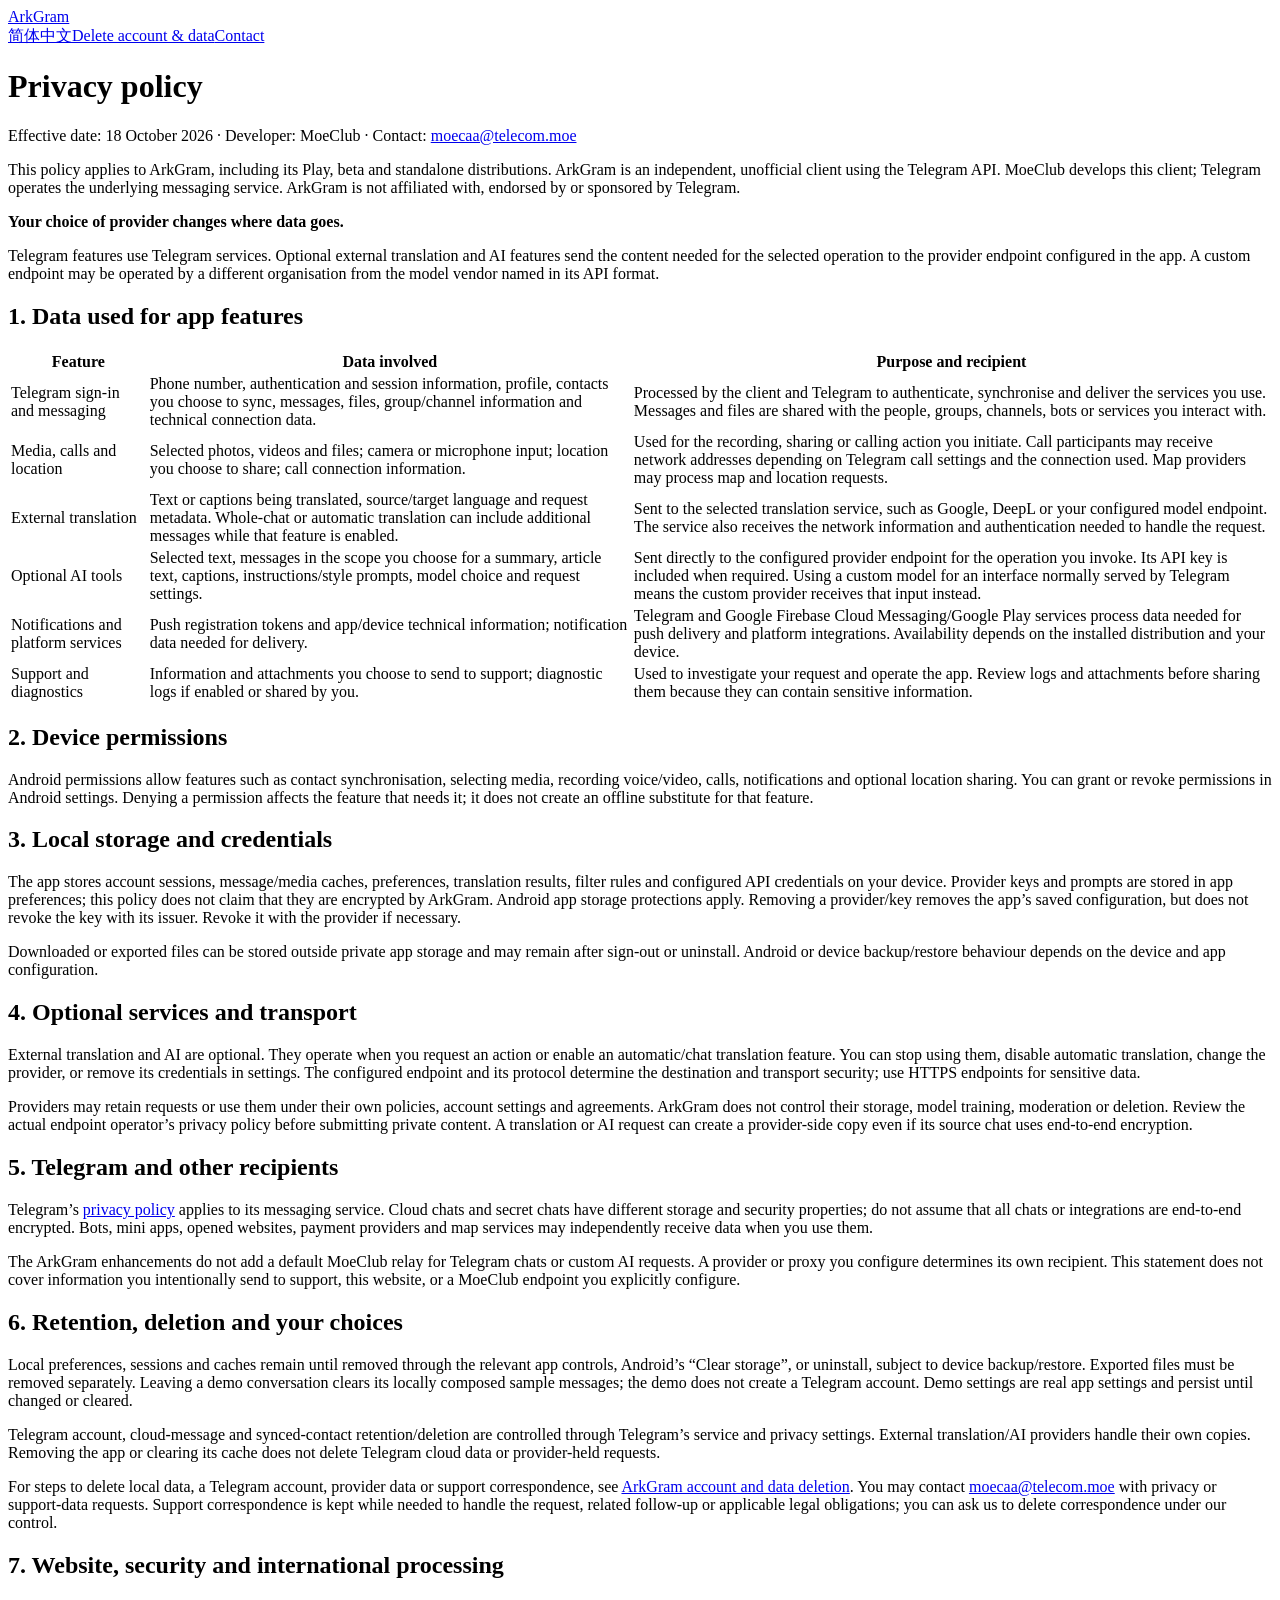
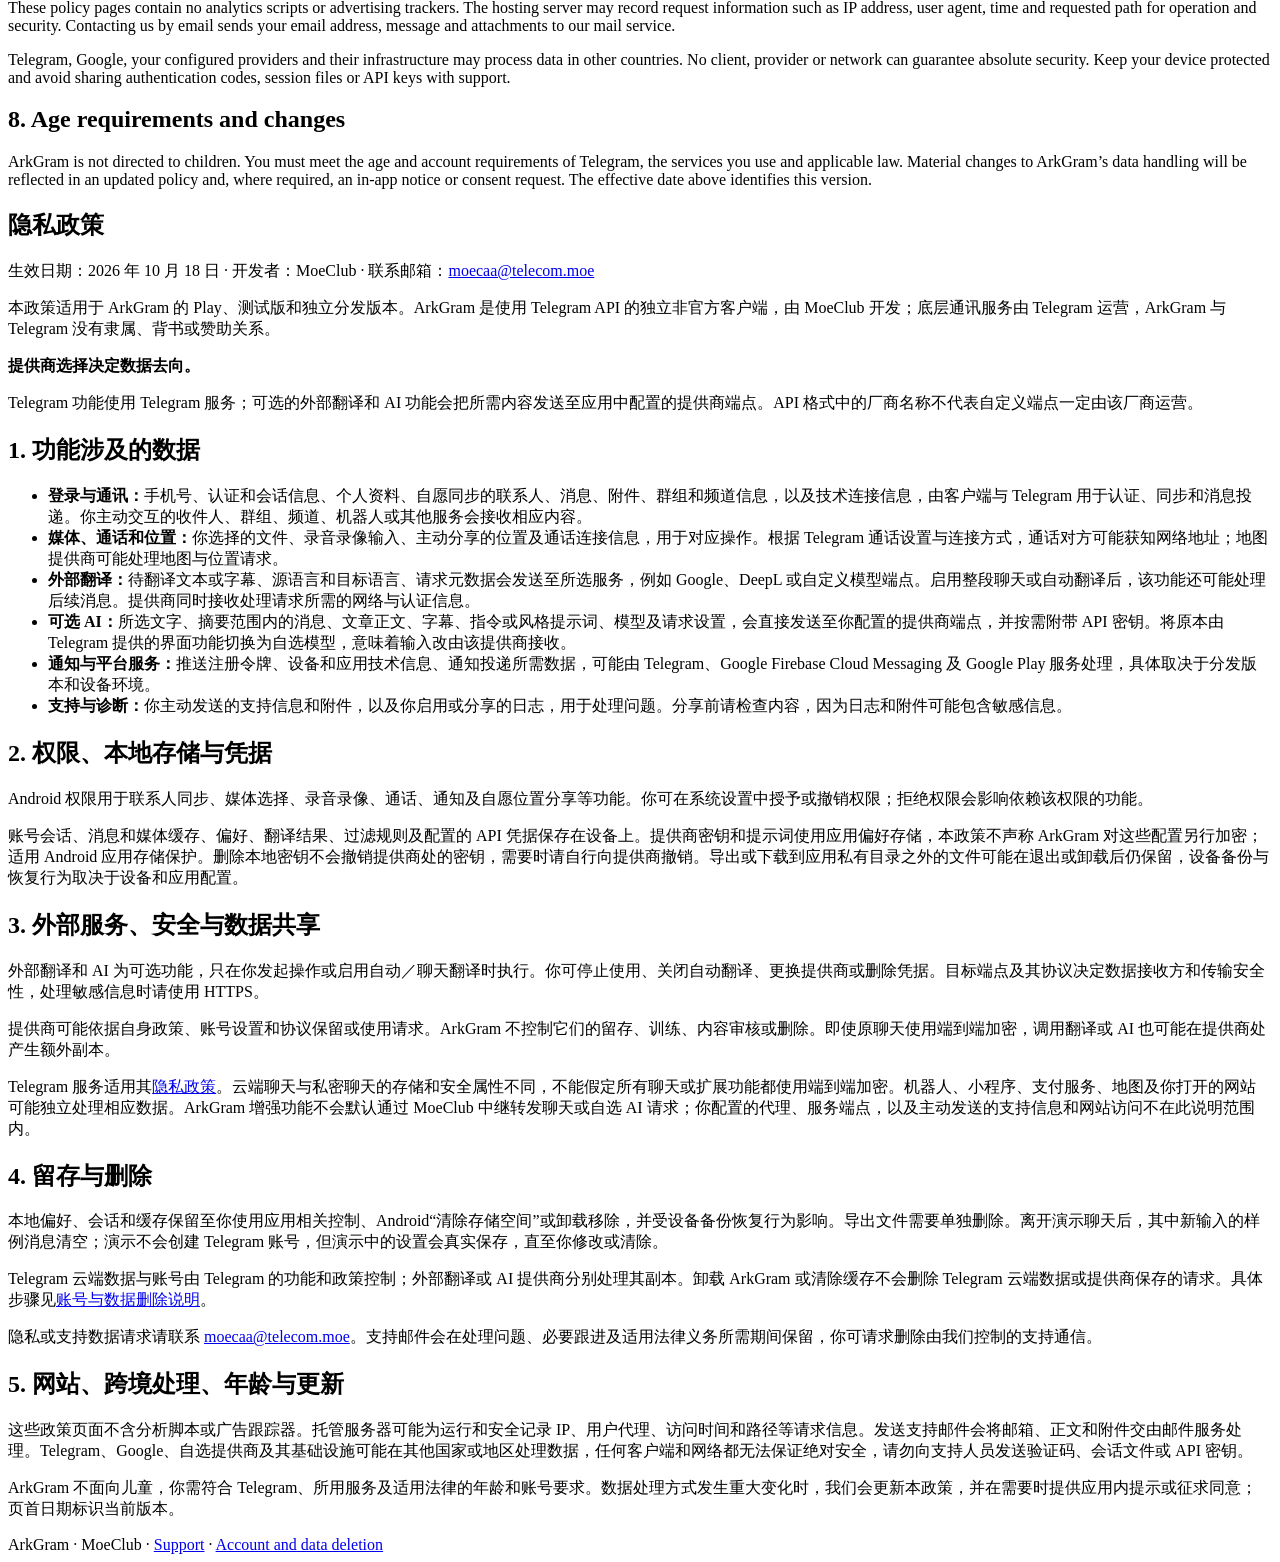
==== docs/arkgram/privacy/index.html @ 9bb1bf82 "Publish ArkGram privacy and deletion pages with in-app access" ====
<!doctype html>
<html lang="en"><head><meta charset="utf-8"><meta name="viewport" content="width=device-width,initial-scale=1"><meta name="description" content="ArkGram privacy policy covering Telegram services, optional translation and AI providers, device storage, permissions and deletion."><link rel="canonical" href="https://www.telecom.moe/arkgram/privacy/"><link rel="stylesheet" href="/arkgram/legal.css"><title>ArkGram Privacy Policy · 隐私政策</title></head>
<body><header><a class="brand" href="/arkgram/">ArkGram</a><nav aria-label="Navigation"><a href="#zh" lang="zh-CN">简体中文</a><a href="/arkgram/delete-account/">Delete account &amp; data</a><a href="mailto:moecaa@telecom.moe">Contact</a></nav></header><main>
<h1>Privacy policy</h1><p class="meta">Effective date: 18 October 2026 · Developer: MoeClub · Contact: <a href="mailto:moecaa@telecom.moe">moecaa@telecom.moe</a></p>
<p>This policy applies to ArkGram, including its Play, beta and standalone distributions. ArkGram is an independent, unofficial client using the Telegram API. MoeClub develops this client; Telegram operates the underlying messaging service. ArkGram is not affiliated with, endorsed by or sponsored by Telegram.</p>
<div class="notice"><strong>Your choice of provider changes where data goes.</strong><p>Telegram features use Telegram services. Optional external translation and AI features send the content needed for the selected operation to the provider endpoint configured in the app. A custom endpoint may be operated by a different organisation from the model vendor named in its API format.</p></div>
<h2>1. Data used for app features</h2>
<table><thead><tr><th>Feature</th><th>Data involved</th><th>Purpose and recipient</th></tr></thead><tbody>
<tr><td>Telegram sign-in and messaging</td><td>Phone number, authentication and session information, profile, contacts you choose to sync, messages, files, group/channel information and technical connection data.</td><td>Processed by the client and Telegram to authenticate, synchronise and deliver the services you use. Messages and files are shared with the people, groups, channels, bots or services you interact with.</td></tr>
<tr><td>Media, calls and location</td><td>Selected photos, videos and files; camera or microphone input; location you choose to share; call connection information.</td><td>Used for the recording, sharing or calling action you initiate. Call participants may receive network addresses depending on Telegram call settings and the connection used. Map providers may process map and location requests.</td></tr>
<tr><td>External translation</td><td>Text or captions being translated, source/target language and request metadata. Whole-chat or automatic translation can include additional messages while that feature is enabled.</td><td>Sent to the selected translation service, such as Google, DeepL or your configured model endpoint. The service also receives the network information and authentication needed to handle the request.</td></tr>
<tr><td>Optional AI tools</td><td>Selected text, messages in the scope you choose for a summary, article text, captions, instructions/style prompts, model choice and request settings.</td><td>Sent directly to the configured provider endpoint for the operation you invoke. Its API key is included when required. Using a custom model for an interface normally served by Telegram means the custom provider receives that input instead.</td></tr>
<tr><td>Notifications and platform services</td><td>Push registration tokens and app/device technical information; notification data needed for delivery.</td><td>Telegram and Google Firebase Cloud Messaging/Google Play services process data needed for push delivery and platform integrations. Availability depends on the installed distribution and your device.</td></tr>
<tr><td>Support and diagnostics</td><td>Information and attachments you choose to send to support; diagnostic logs if enabled or shared by you.</td><td>Used to investigate your request and operate the app. Review logs and attachments before sharing them because they can contain sensitive information.</td></tr>
</tbody></table>
<h2>2. Device permissions</h2><p>Android permissions allow features such as contact synchronisation, selecting media, recording voice/video, calls, notifications and optional location sharing. You can grant or revoke permissions in Android settings. Denying a permission affects the feature that needs it; it does not create an offline substitute for that feature.</p>
<h2>3. Local storage and credentials</h2><p>The app stores account sessions, message/media caches, preferences, translation results, filter rules and configured API credentials on your device. Provider keys and prompts are stored in app preferences; this policy does not claim that they are encrypted by ArkGram. Android app storage protections apply. Removing a provider/key removes the app’s saved configuration, but does not revoke the key with its issuer. Revoke it with the provider if necessary.</p><p>Downloaded or exported files can be stored outside private app storage and may remain after sign-out or uninstall. Android or device backup/restore behaviour depends on the device and app configuration.</p>
<h2>4. Optional services and transport</h2><p>External translation and AI are optional. They operate when you request an action or enable an automatic/chat translation feature. You can stop using them, disable automatic translation, change the provider, or remove its credentials in settings. The configured endpoint and its protocol determine the destination and transport security; use HTTPS endpoints for sensitive data.</p><p>Providers may retain requests or use them under their own policies, account settings and agreements. ArkGram does not control their storage, model training, moderation or deletion. Review the actual endpoint operator’s privacy policy before submitting private content. A translation or AI request can create a provider-side copy even if its source chat uses end-to-end encryption.</p>
<h2>5. Telegram and other recipients</h2><p>Telegram’s <a href="https://telegram.org/privacy">privacy policy</a> applies to its messaging service. Cloud chats and secret chats have different storage and security properties; do not assume that all chats or integrations are end-to-end encrypted. Bots, mini apps, opened websites, payment providers and map services may independently receive data when you use them.</p><p>The ArkGram enhancements do not add a default MoeClub relay for Telegram chats or custom AI requests. A provider or proxy you configure determines its own recipient. This statement does not cover information you intentionally send to support, this website, or a MoeClub endpoint you explicitly configure.</p>
<h2>6. Retention, deletion and your choices</h2><p>Local preferences, sessions and caches remain until removed through the relevant app controls, Android’s “Clear storage”, or uninstall, subject to device backup/restore. Exported files must be removed separately. Leaving a demo conversation clears its locally composed sample messages; the demo does not create a Telegram account. Demo settings are real app settings and persist until changed or cleared.</p><p>Telegram account, cloud-message and synced-contact retention/deletion are controlled through Telegram’s service and privacy settings. External translation/AI providers handle their own copies. Removing the app or clearing its cache does not delete Telegram cloud data or provider-held requests.</p><p>For steps to delete local data, a Telegram account, provider data or support correspondence, see <a href="/arkgram/delete-account/">ArkGram account and data deletion</a>. You may contact <a href="mailto:moecaa@telecom.moe">moecaa@telecom.moe</a> with privacy or support-data requests. Support correspondence is kept while needed to handle the request, related follow-up or applicable legal obligations; you can ask us to delete correspondence under our control.</p>
<h2>7. Website, security and international processing</h2><p>These policy pages contain no analytics scripts or advertising trackers. The hosting server may record request information such as IP address, user agent, time and requested path for operation and security. Contacting us by email sends your email address, message and attachments to our mail service.</p><p>Telegram, Google, your configured providers and their infrastructure may process data in other countries. No client, provider or network can guarantee absolute security. Keep your device protected and avoid sharing authentication codes, session files or API keys with support.</p>
<h2>8. Age requirements and changes</h2><p>ArkGram is not directed to children. You must meet the age and account requirements of Telegram, the services you use and applicable law. Material changes to ArkGram’s data handling will be reflected in an updated policy and, where required, an in-app notice or consent request. The effective date above identifies this version.</p>
<section id="zh" class="language" lang="zh-CN"><h1>隐私政策</h1><p class="meta">生效日期：2026 年 10 月 18 日 · 开发者：MoeClub · 联系邮箱：<a href="mailto:moecaa@telecom.moe">moecaa@telecom.moe</a></p>
<p>本政策适用于 ArkGram 的 Play、测试版和独立分发版本。ArkGram 是使用 Telegram API 的独立非官方客户端，由 MoeClub 开发；底层通讯服务由 Telegram 运营，ArkGram 与 Telegram 没有隶属、背书或赞助关系。</p>
<div class="notice"><strong>提供商选择决定数据去向。</strong><p>Telegram 功能使用 Telegram 服务；可选的外部翻译和 AI 功能会把所需内容发送至应用中配置的提供商端点。API 格式中的厂商名称不代表自定义端点一定由该厂商运营。</p></div>
<h2>1. 功能涉及的数据</h2><ul><li><strong>登录与通讯：</strong>手机号、认证和会话信息、个人资料、自愿同步的联系人、消息、附件、群组和频道信息，以及技术连接信息，由客户端与 Telegram 用于认证、同步和消息投递。你主动交互的收件人、群组、频道、机器人或其他服务会接收相应内容。</li><li><strong>媒体、通话和位置：</strong>你选择的文件、录音录像输入、主动分享的位置及通话连接信息，用于对应操作。根据 Telegram 通话设置与连接方式，通话对方可能获知网络地址；地图提供商可能处理地图与位置请求。</li><li><strong>外部翻译：</strong>待翻译文本或字幕、源语言和目标语言、请求元数据会发送至所选服务，例如 Google、DeepL 或自定义模型端点。启用整段聊天或自动翻译后，该功能还可能处理后续消息。提供商同时接收处理请求所需的网络与认证信息。</li><li><strong>可选 AI：</strong>所选文字、摘要范围内的消息、文章正文、字幕、指令或风格提示词、模型及请求设置，会直接发送至你配置的提供商端点，并按需附带 API 密钥。将原本由 Telegram 提供的界面功能切换为自选模型，意味着输入改由该提供商接收。</li><li><strong>通知与平台服务：</strong>推送注册令牌、设备和应用技术信息、通知投递所需数据，可能由 Telegram、Google Firebase Cloud Messaging 及 Google Play 服务处理，具体取决于分发版本和设备环境。</li><li><strong>支持与诊断：</strong>你主动发送的支持信息和附件，以及你启用或分享的日志，用于处理问题。分享前请检查内容，因为日志和附件可能包含敏感信息。</li></ul>
<h2>2. 权限、本地存储与凭据</h2><p>Android 权限用于联系人同步、媒体选择、录音录像、通话、通知及自愿位置分享等功能。你可在系统设置中授予或撤销权限；拒绝权限会影响依赖该权限的功能。</p><p>账号会话、消息和媒体缓存、偏好、翻译结果、过滤规则及配置的 API 凭据保存在设备上。提供商密钥和提示词使用应用偏好存储，本政策不声称 ArkGram 对这些配置另行加密；适用 Android 应用存储保护。删除本地密钥不会撤销提供商处的密钥，需要时请自行向提供商撤销。导出或下载到应用私有目录之外的文件可能在退出或卸载后仍保留，设备备份与恢复行为取决于设备和应用配置。</p>
<h2>3. 外部服务、安全与数据共享</h2><p>外部翻译和 AI 为可选功能，只在你发起操作或启用自动／聊天翻译时执行。你可停止使用、关闭自动翻译、更换提供商或删除凭据。目标端点及其协议决定数据接收方和传输安全性，处理敏感信息时请使用 HTTPS。</p><p>提供商可能依据自身政策、账号设置和协议保留或使用请求。ArkGram 不控制它们的留存、训练、内容审核或删除。即使原聊天使用端到端加密，调用翻译或 AI 也可能在提供商处产生额外副本。</p><p>Telegram 服务适用其<a href="https://telegram.org/privacy">隐私政策</a>。云端聊天与私密聊天的存储和安全属性不同，不能假定所有聊天或扩展功能都使用端到端加密。机器人、小程序、支付服务、地图及你打开的网站可能独立处理相应数据。ArkGram 增强功能不会默认通过 MoeClub 中继转发聊天或自选 AI 请求；你配置的代理、服务端点，以及主动发送的支持信息和网站访问不在此说明范围内。</p>
<h2>4. 留存与删除</h2><p>本地偏好、会话和缓存保留至你使用应用相关控制、Android“清除存储空间”或卸载移除，并受设备备份恢复行为影响。导出文件需要单独删除。离开演示聊天后，其中新输入的样例消息清空；演示不会创建 Telegram 账号，但演示中的设置会真实保存，直至你修改或清除。</p><p>Telegram 云端数据与账号由 Telegram 的功能和政策控制；外部翻译或 AI 提供商分别处理其副本。卸载 ArkGram 或清除缓存不会删除 Telegram 云端数据或提供商保存的请求。具体步骤见<a href="/arkgram/delete-account/">账号与数据删除说明</a>。</p><p>隐私或支持数据请求请联系 <a href="mailto:moecaa@telecom.moe">moecaa@telecom.moe</a>。支持邮件会在处理问题、必要跟进及适用法律义务所需期间保留，你可请求删除由我们控制的支持通信。</p>
<h2>5. 网站、跨境处理、年龄与更新</h2><p>这些政策页面不含分析脚本或广告跟踪器。托管服务器可能为运行和安全记录 IP、用户代理、访问时间和路径等请求信息。发送支持邮件会将邮箱、正文和附件交由邮件服务处理。Telegram、Google、自选提供商及其基础设施可能在其他国家或地区处理数据，任何客户端和网络都无法保证绝对安全，请勿向支持人员发送验证码、会话文件或 API 密钥。</p><p>ArkGram 不面向儿童，你需符合 Telegram、所用服务及适用法律的年龄和账号要求。数据处理方式发生重大变化时，我们会更新本政策，并在需要时提供应用内提示或征求同意；页首日期标识当前版本。</p></section>
</main><footer>ArkGram · MoeClub · <a href="/arkgram/">Support</a> · <a href="/arkgram/delete-account/">Account and data deletion</a></footer></body></html>
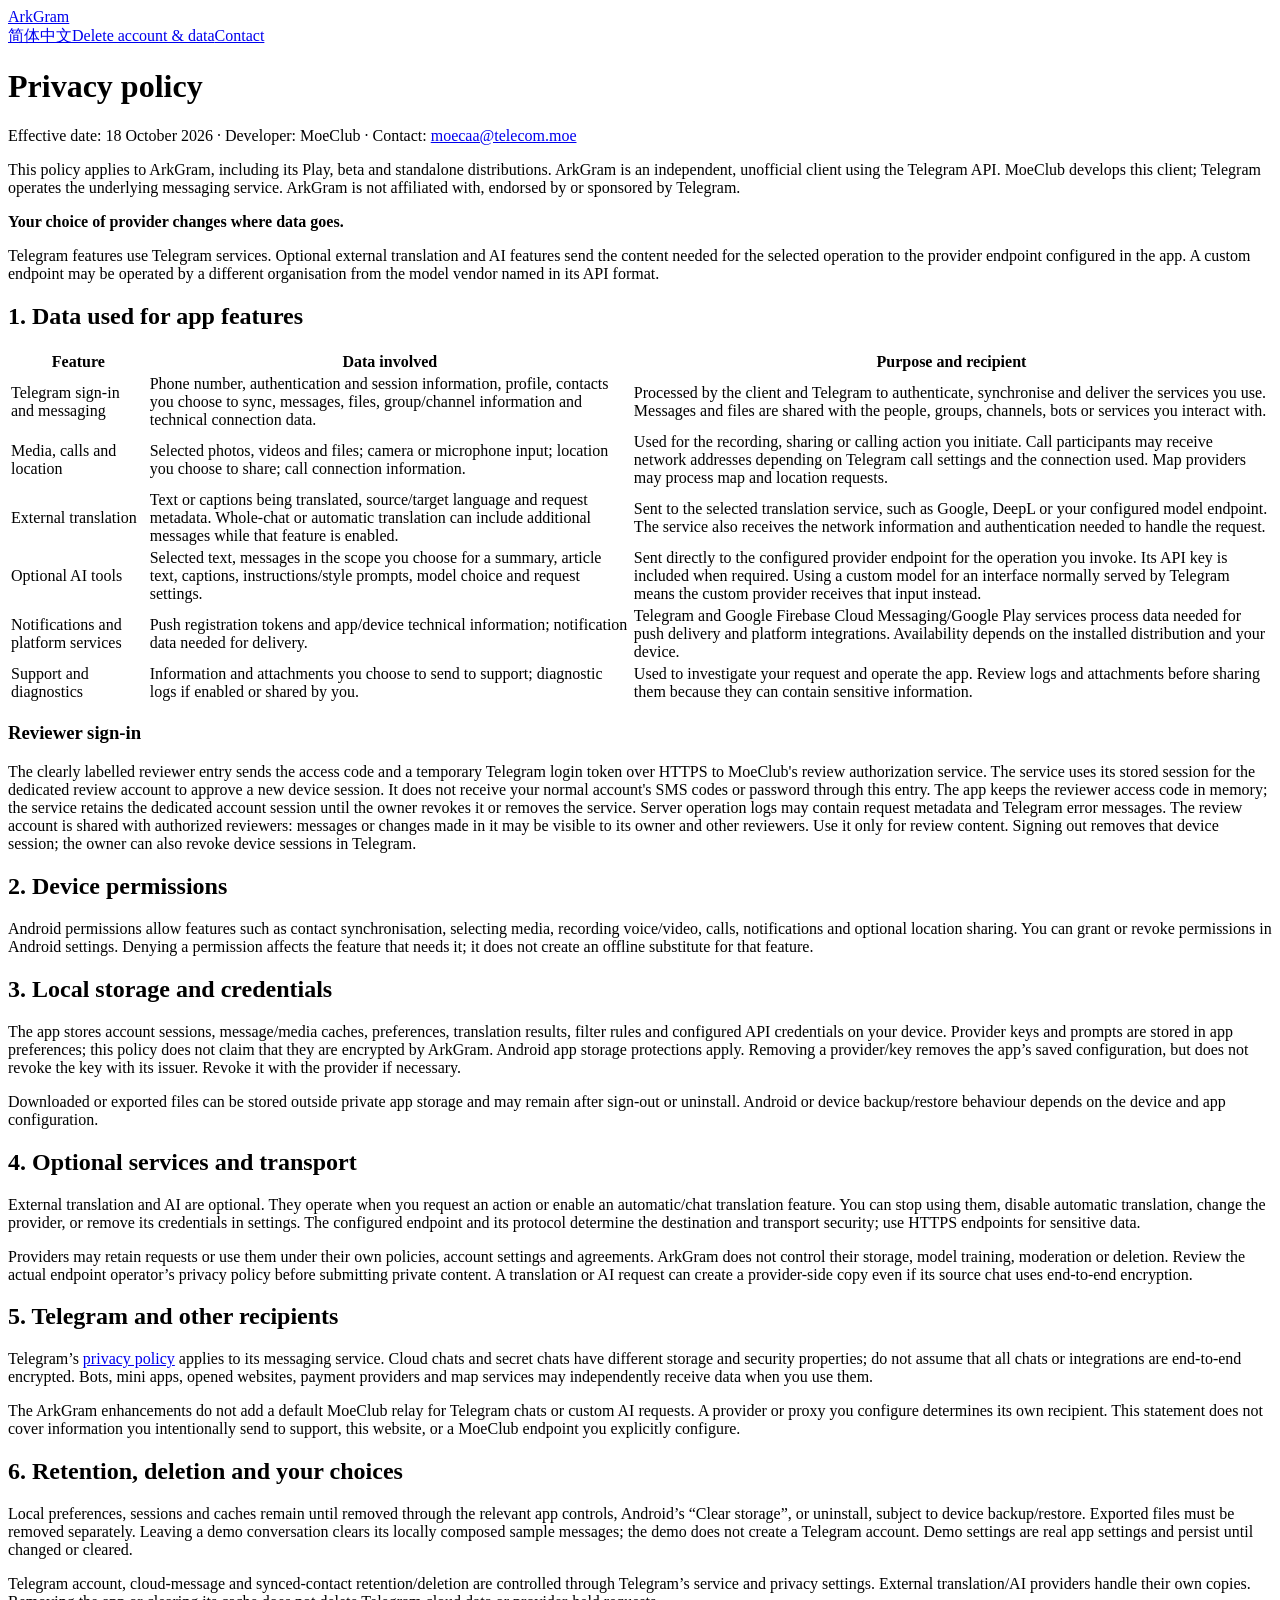
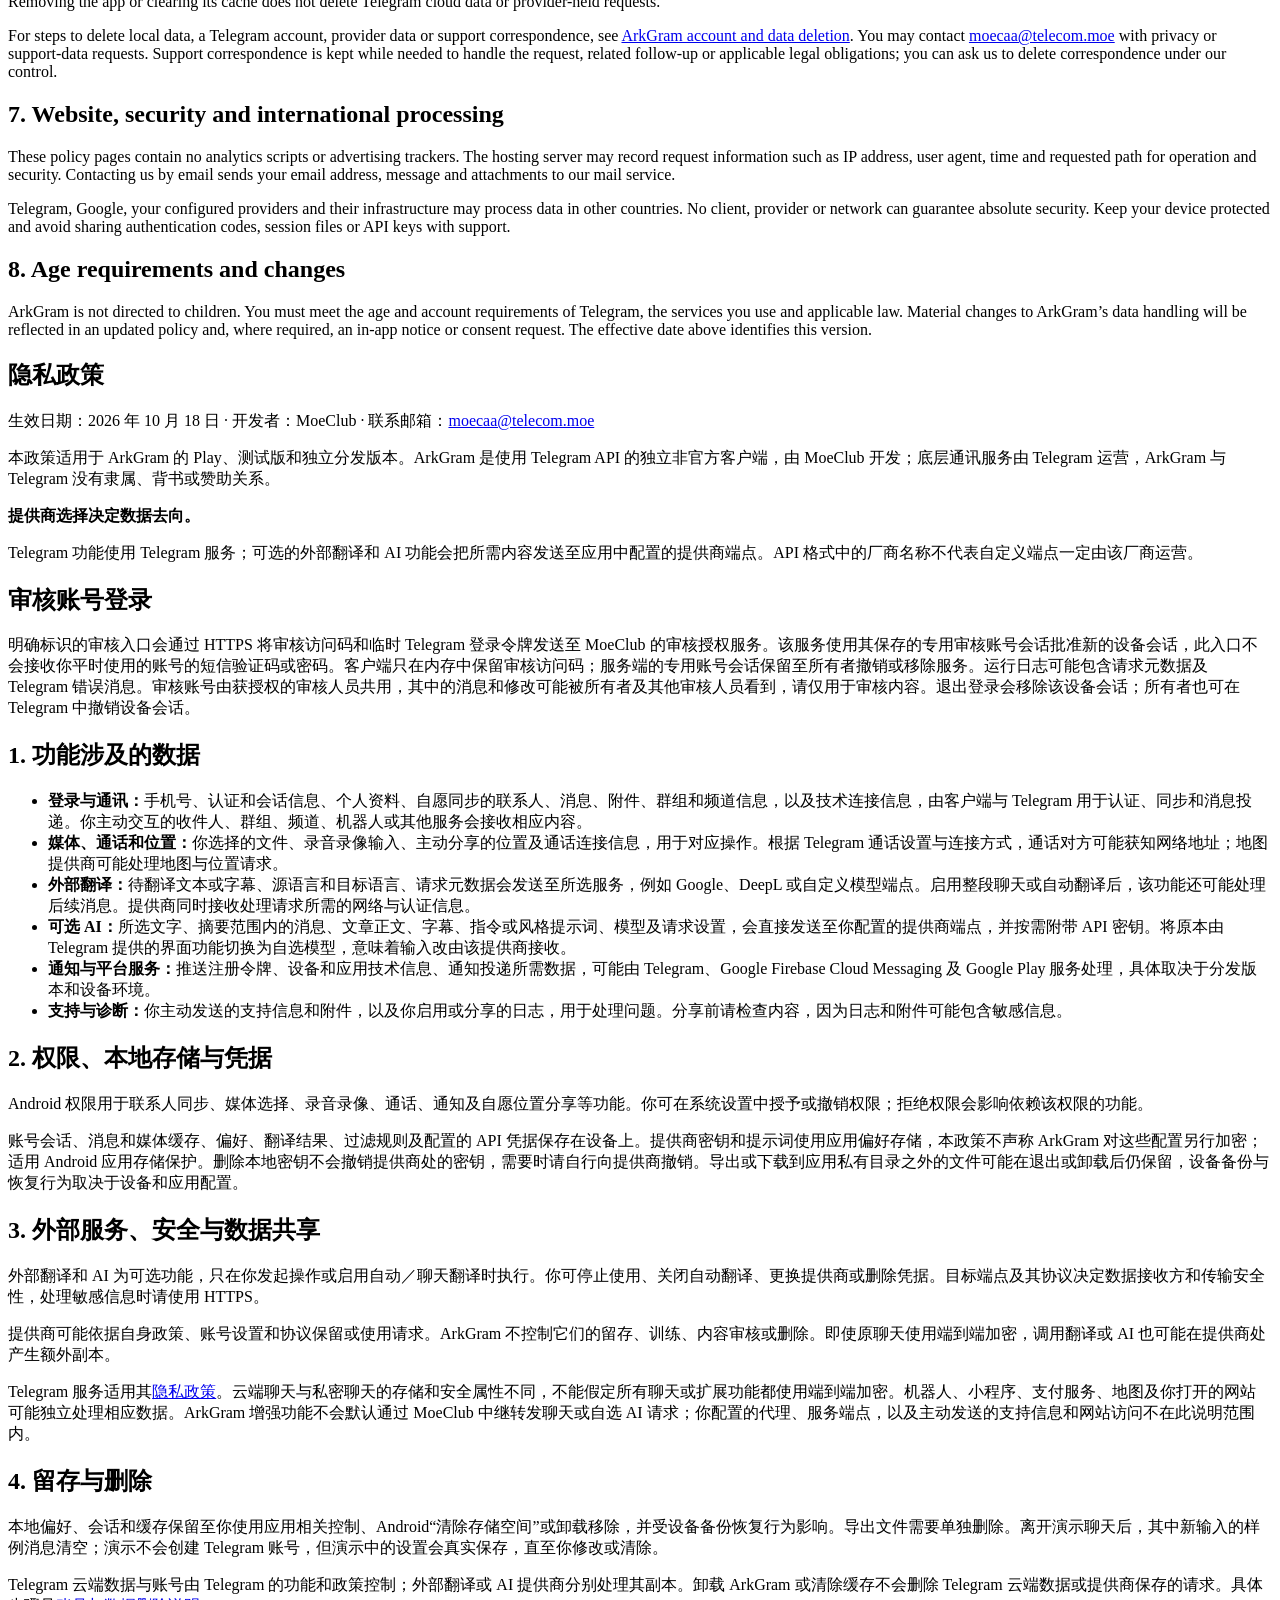
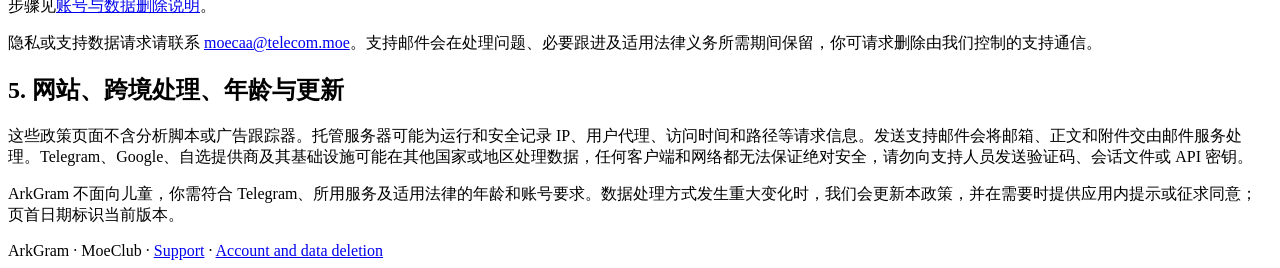
==== commit 21aafe74: "Disclose the dedicated reviewer authorization data flow [skip ci]" ====
--- a/docs/arkgram/privacy/index.html
+++ b/docs/arkgram/privacy/index.html
@@ -13,6 +13,7 @@
 <tr><td>Notifications and platform services</td><td>Push registration tokens and app/device technical information; notification data needed for delivery.</td><td>Telegram and Google Firebase Cloud Messaging/Google Play services process data needed for push delivery and platform integrations. Availability depends on the installed distribution and your device.</td></tr>
 <tr><td>Support and diagnostics</td><td>Information and attachments you choose to send to support; diagnostic logs if enabled or shared by you.</td><td>Used to investigate your request and operate the app. Review logs and attachments before sharing them because they can contain sensitive information.</td></tr>
 </tbody></table>
+<h3>Reviewer sign-in</h3><p>The clearly labelled reviewer entry sends the access code and a temporary Telegram login token over HTTPS to MoeClub's review authorization service. The service uses its stored session for the dedicated review account to approve a new device session. It does not receive your normal account's SMS codes or password through this entry. The app keeps the reviewer access code in memory; the service retains the dedicated account session until the owner revokes it or removes the service. Server operation logs may contain request metadata and Telegram error messages. The review account is shared with authorized reviewers: messages or changes made in it may be visible to its owner and other reviewers. Use it only for review content. Signing out removes that device session; the owner can also revoke device sessions in Telegram.</p>
 <h2>2. Device permissions</h2><p>Android permissions allow features such as contact synchronisation, selecting media, recording voice/video, calls, notifications and optional location sharing. You can grant or revoke permissions in Android settings. Denying a permission affects the feature that needs it; it does not create an offline substitute for that feature.</p>
 <h2>3. Local storage and credentials</h2><p>The app stores account sessions, message/media caches, preferences, translation results, filter rules and configured API credentials on your device. Provider keys and prompts are stored in app preferences; this policy does not claim that they are encrypted by ArkGram. Android app storage protections apply. Removing a provider/key removes the app’s saved configuration, but does not revoke the key with its issuer. Revoke it with the provider if necessary.</p><p>Downloaded or exported files can be stored outside private app storage and may remain after sign-out or uninstall. Android or device backup/restore behaviour depends on the device and app configuration.</p>
 <h2>4. Optional services and transport</h2><p>External translation and AI are optional. They operate when you request an action or enable an automatic/chat translation feature. You can stop using them, disable automatic translation, change the provider, or remove its credentials in settings. The configured endpoint and its protocol determine the destination and transport security; use HTTPS endpoints for sensitive data.</p><p>Providers may retain requests or use them under their own policies, account settings and agreements. ArkGram does not control their storage, model training, moderation or deletion. Review the actual endpoint operator’s privacy policy before submitting private content. A translation or AI request can create a provider-side copy even if its source chat uses end-to-end encryption.</p>
@@ -23,6 +24,7 @@
 <section id="zh" class="language" lang="zh-CN"><h1>隐私政策</h1><p class="meta">生效日期：2026 年 10 月 18 日 · 开发者：MoeClub · 联系邮箱：<a href="mailto:moecaa@telecom.moe">moecaa@telecom.moe</a></p>
 <p>本政策适用于 ArkGram 的 Play、测试版和独立分发版本。ArkGram 是使用 Telegram API 的独立非官方客户端，由 MoeClub 开发；底层通讯服务由 Telegram 运营，ArkGram 与 Telegram 没有隶属、背书或赞助关系。</p>
 <div class="notice"><strong>提供商选择决定数据去向。</strong><p>Telegram 功能使用 Telegram 服务；可选的外部翻译和 AI 功能会把所需内容发送至应用中配置的提供商端点。API 格式中的厂商名称不代表自定义端点一定由该厂商运营。</p></div>
+<h2>审核账号登录</h2><p>明确标识的审核入口会通过 HTTPS 将审核访问码和临时 Telegram 登录令牌发送至 MoeClub 的审核授权服务。该服务使用其保存的专用审核账号会话批准新的设备会话，此入口不会接收你平时使用的账号的短信验证码或密码。客户端只在内存中保留审核访问码；服务端的专用账号会话保留至所有者撤销或移除服务。运行日志可能包含请求元数据及 Telegram 错误消息。审核账号由获授权的审核人员共用，其中的消息和修改可能被所有者及其他审核人员看到，请仅用于审核内容。退出登录会移除该设备会话；所有者也可在 Telegram 中撤销设备会话。</p>
 <h2>1. 功能涉及的数据</h2><ul><li><strong>登录与通讯：</strong>手机号、认证和会话信息、个人资料、自愿同步的联系人、消息、附件、群组和频道信息，以及技术连接信息，由客户端与 Telegram 用于认证、同步和消息投递。你主动交互的收件人、群组、频道、机器人或其他服务会接收相应内容。</li><li><strong>媒体、通话和位置：</strong>你选择的文件、录音录像输入、主动分享的位置及通话连接信息，用于对应操作。根据 Telegram 通话设置与连接方式，通话对方可能获知网络地址；地图提供商可能处理地图与位置请求。</li><li><strong>外部翻译：</strong>待翻译文本或字幕、源语言和目标语言、请求元数据会发送至所选服务，例如 Google、DeepL 或自定义模型端点。启用整段聊天或自动翻译后，该功能还可能处理后续消息。提供商同时接收处理请求所需的网络与认证信息。</li><li><strong>可选 AI：</strong>所选文字、摘要范围内的消息、文章正文、字幕、指令或风格提示词、模型及请求设置，会直接发送至你配置的提供商端点，并按需附带 API 密钥。将原本由 Telegram 提供的界面功能切换为自选模型，意味着输入改由该提供商接收。</li><li><strong>通知与平台服务：</strong>推送注册令牌、设备和应用技术信息、通知投递所需数据，可能由 Telegram、Google Firebase Cloud Messaging 及 Google Play 服务处理，具体取决于分发版本和设备环境。</li><li><strong>支持与诊断：</strong>你主动发送的支持信息和附件，以及你启用或分享的日志，用于处理问题。分享前请检查内容，因为日志和附件可能包含敏感信息。</li></ul>
 <h2>2. 权限、本地存储与凭据</h2><p>Android 权限用于联系人同步、媒体选择、录音录像、通话、通知及自愿位置分享等功能。你可在系统设置中授予或撤销权限；拒绝权限会影响依赖该权限的功能。</p><p>账号会话、消息和媒体缓存、偏好、翻译结果、过滤规则及配置的 API 凭据保存在设备上。提供商密钥和提示词使用应用偏好存储，本政策不声称 ArkGram 对这些配置另行加密；适用 Android 应用存储保护。删除本地密钥不会撤销提供商处的密钥，需要时请自行向提供商撤销。导出或下载到应用私有目录之外的文件可能在退出或卸载后仍保留，设备备份与恢复行为取决于设备和应用配置。</p>
 <h2>3. 外部服务、安全与数据共享</h2><p>外部翻译和 AI 为可选功能，只在你发起操作或启用自动／聊天翻译时执行。你可停止使用、关闭自动翻译、更换提供商或删除凭据。目标端点及其协议决定数据接收方和传输安全性，处理敏感信息时请使用 HTTPS。</p><p>提供商可能依据自身政策、账号设置和协议保留或使用请求。ArkGram 不控制它们的留存、训练、内容审核或删除。即使原聊天使用端到端加密，调用翻译或 AI 也可能在提供商处产生额外副本。</p><p>Telegram 服务适用其<a href="https://telegram.org/privacy">隐私政策</a>。云端聊天与私密聊天的存储和安全属性不同，不能假定所有聊天或扩展功能都使用端到端加密。机器人、小程序、支付服务、地图及你打开的网站可能独立处理相应数据。ArkGram 增强功能不会默认通过 MoeClub 中继转发聊天或自选 AI 请求；你配置的代理、服务端点，以及主动发送的支持信息和网站访问不在此说明范围内。</p>
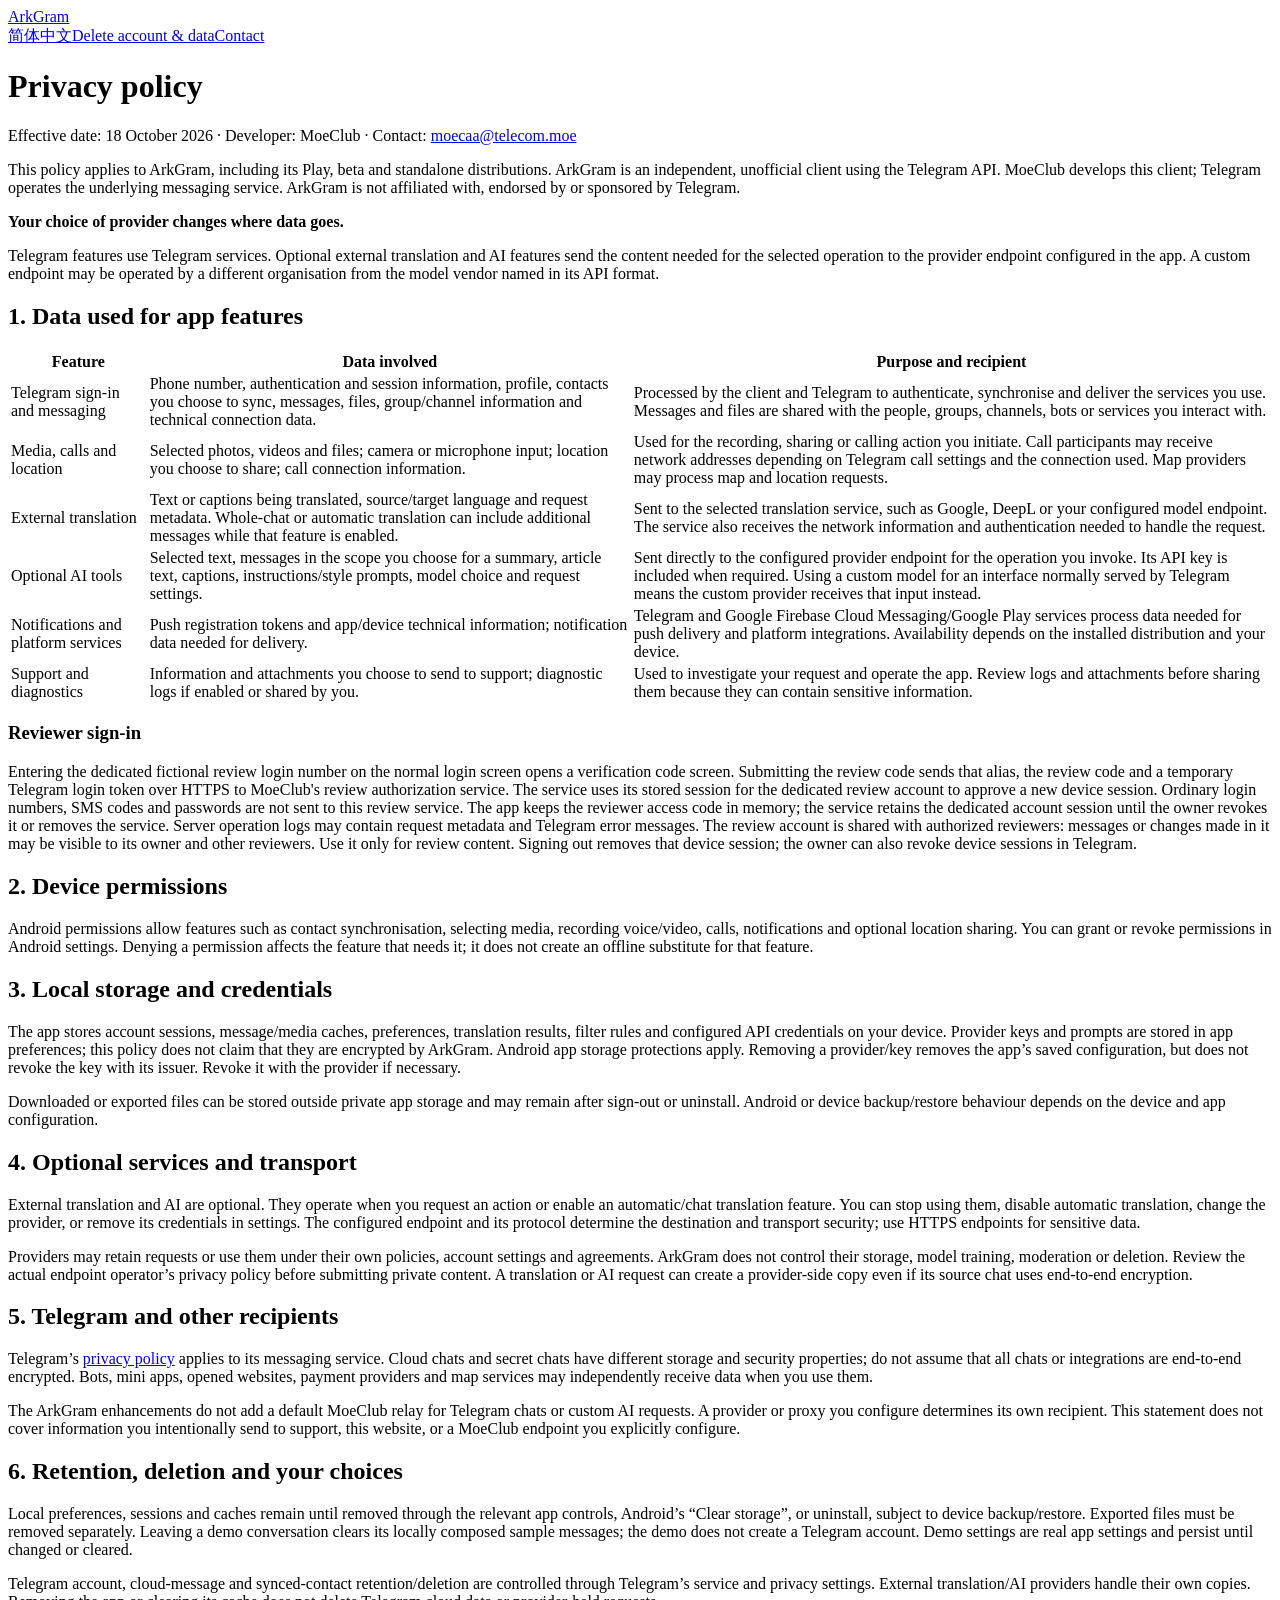
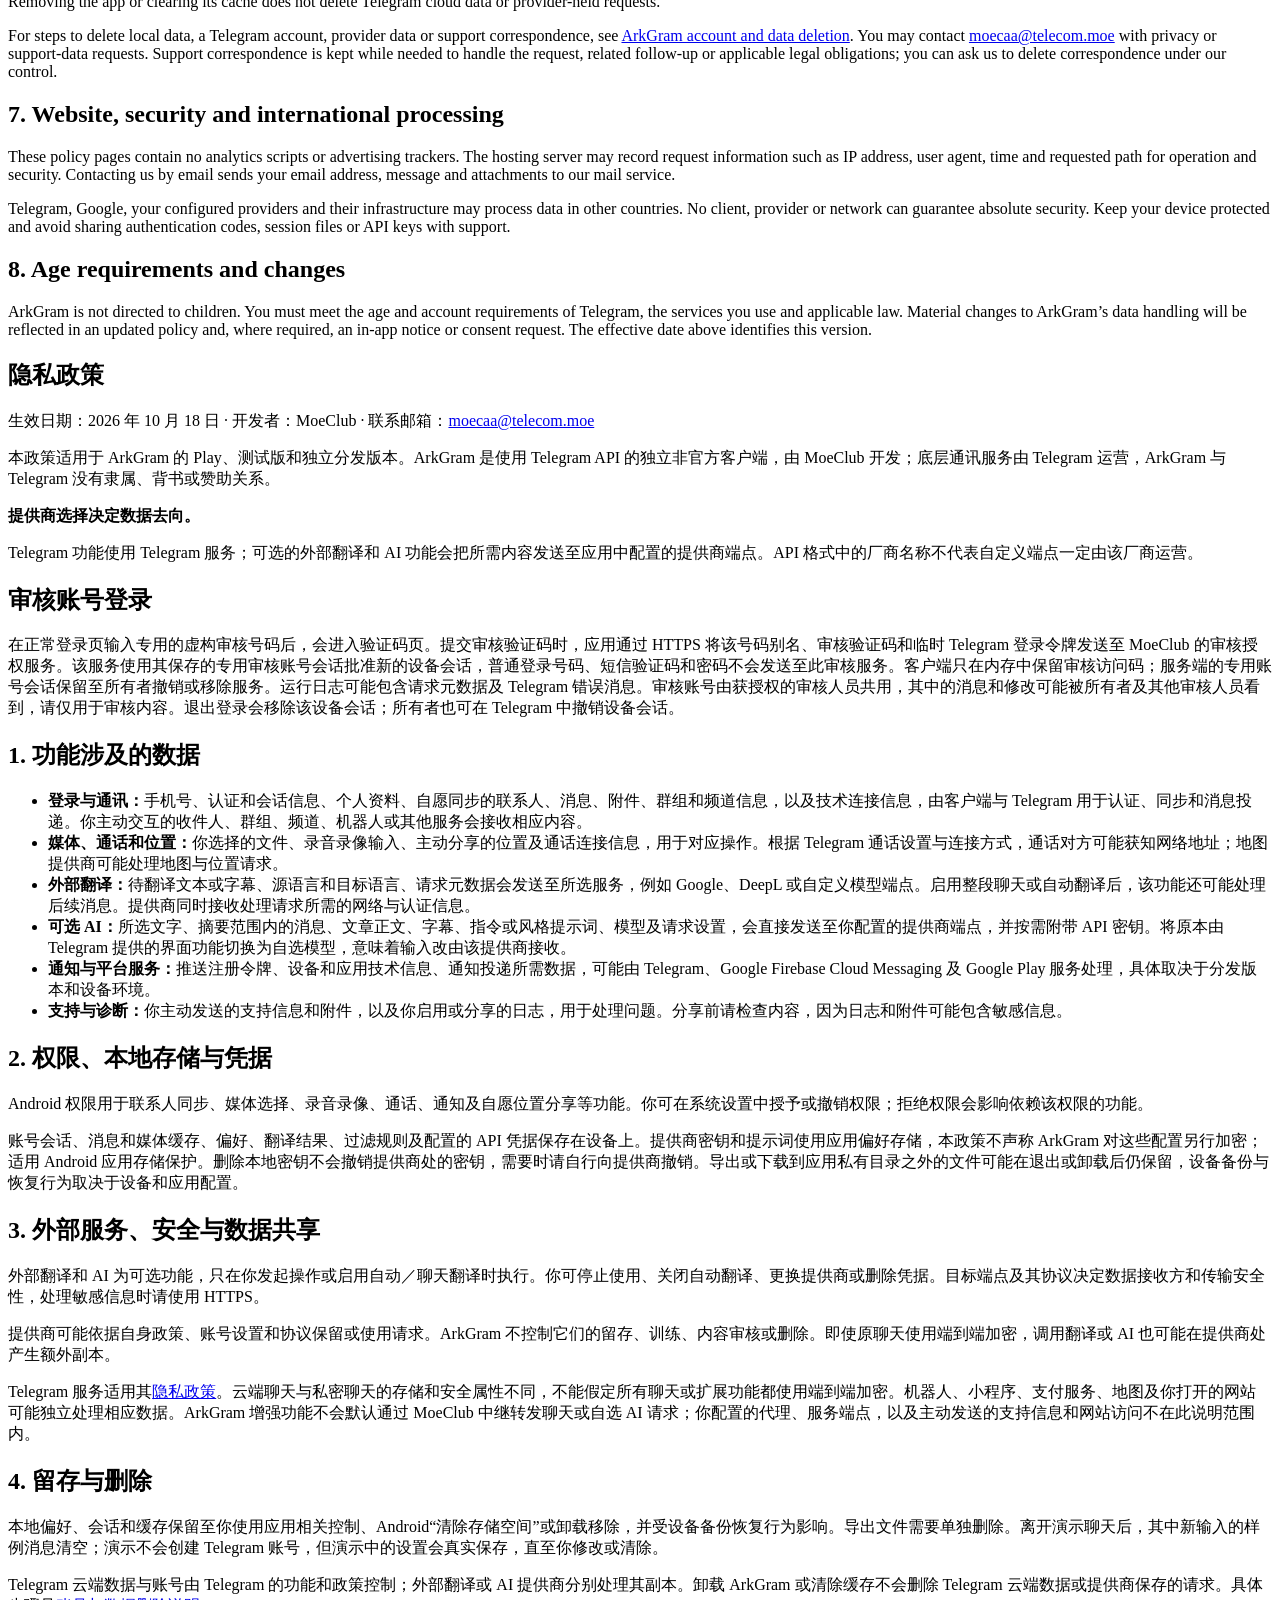
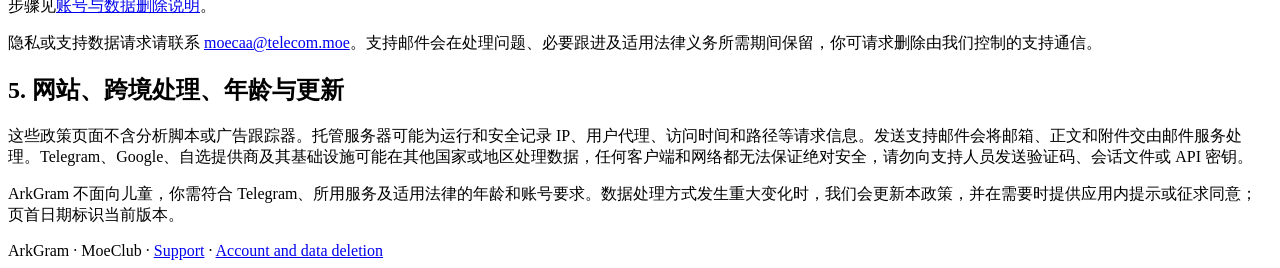
==== commit e09b67ca: "Use regular account and code login for reviewer access" ====
--- a/docs/arkgram/privacy/index.html
+++ b/docs/arkgram/privacy/index.html
@@ -13,7 +13,7 @@
 <tr><td>Notifications and platform services</td><td>Push registration tokens and app/device technical information; notification data needed for delivery.</td><td>Telegram and Google Firebase Cloud Messaging/Google Play services process data needed for push delivery and platform integrations. Availability depends on the installed distribution and your device.</td></tr>
 <tr><td>Support and diagnostics</td><td>Information and attachments you choose to send to support; diagnostic logs if enabled or shared by you.</td><td>Used to investigate your request and operate the app. Review logs and attachments before sharing them because they can contain sensitive information.</td></tr>
 </tbody></table>
-<h3>Reviewer sign-in</h3><p>The clearly labelled reviewer entry sends the access code and a temporary Telegram login token over HTTPS to MoeClub's review authorization service. The service uses its stored session for the dedicated review account to approve a new device session. It does not receive your normal account's SMS codes or password through this entry. The app keeps the reviewer access code in memory; the service retains the dedicated account session until the owner revokes it or removes the service. Server operation logs may contain request metadata and Telegram error messages. The review account is shared with authorized reviewers: messages or changes made in it may be visible to its owner and other reviewers. Use it only for review content. Signing out removes that device session; the owner can also revoke device sessions in Telegram.</p>
+<h3>Reviewer sign-in</h3><p>Entering the dedicated fictional review login number on the normal login screen opens a verification code screen. Submitting the review code sends that alias, the review code and a temporary Telegram login token over HTTPS to MoeClub's review authorization service. The service uses its stored session for the dedicated review account to approve a new device session. Ordinary login numbers, SMS codes and passwords are not sent to this review service. The app keeps the reviewer access code in memory; the service retains the dedicated account session until the owner revokes it or removes the service. Server operation logs may contain request metadata and Telegram error messages. The review account is shared with authorized reviewers: messages or changes made in it may be visible to its owner and other reviewers. Use it only for review content. Signing out removes that device session; the owner can also revoke device sessions in Telegram.</p>
 <h2>2. Device permissions</h2><p>Android permissions allow features such as contact synchronisation, selecting media, recording voice/video, calls, notifications and optional location sharing. You can grant or revoke permissions in Android settings. Denying a permission affects the feature that needs it; it does not create an offline substitute for that feature.</p>
 <h2>3. Local storage and credentials</h2><p>The app stores account sessions, message/media caches, preferences, translation results, filter rules and configured API credentials on your device. Provider keys and prompts are stored in app preferences; this policy does not claim that they are encrypted by ArkGram. Android app storage protections apply. Removing a provider/key removes the app’s saved configuration, but does not revoke the key with its issuer. Revoke it with the provider if necessary.</p><p>Downloaded or exported files can be stored outside private app storage and may remain after sign-out or uninstall. Android or device backup/restore behaviour depends on the device and app configuration.</p>
 <h2>4. Optional services and transport</h2><p>External translation and AI are optional. They operate when you request an action or enable an automatic/chat translation feature. You can stop using them, disable automatic translation, change the provider, or remove its credentials in settings. The configured endpoint and its protocol determine the destination and transport security; use HTTPS endpoints for sensitive data.</p><p>Providers may retain requests or use them under their own policies, account settings and agreements. ArkGram does not control their storage, model training, moderation or deletion. Review the actual endpoint operator’s privacy policy before submitting private content. A translation or AI request can create a provider-side copy even if its source chat uses end-to-end encryption.</p>
@@ -24,7 +24,7 @@
 <section id="zh" class="language" lang="zh-CN"><h1>隐私政策</h1><p class="meta">生效日期：2026 年 10 月 18 日 · 开发者：MoeClub · 联系邮箱：<a href="mailto:moecaa@telecom.moe">moecaa@telecom.moe</a></p>
 <p>本政策适用于 ArkGram 的 Play、测试版和独立分发版本。ArkGram 是使用 Telegram API 的独立非官方客户端，由 MoeClub 开发；底层通讯服务由 Telegram 运营，ArkGram 与 Telegram 没有隶属、背书或赞助关系。</p>
 <div class="notice"><strong>提供商选择决定数据去向。</strong><p>Telegram 功能使用 Telegram 服务；可选的外部翻译和 AI 功能会把所需内容发送至应用中配置的提供商端点。API 格式中的厂商名称不代表自定义端点一定由该厂商运营。</p></div>
-<h2>审核账号登录</h2><p>明确标识的审核入口会通过 HTTPS 将审核访问码和临时 Telegram 登录令牌发送至 MoeClub 的审核授权服务。该服务使用其保存的专用审核账号会话批准新的设备会话，此入口不会接收你平时使用的账号的短信验证码或密码。客户端只在内存中保留审核访问码；服务端的专用账号会话保留至所有者撤销或移除服务。运行日志可能包含请求元数据及 Telegram 错误消息。审核账号由获授权的审核人员共用，其中的消息和修改可能被所有者及其他审核人员看到，请仅用于审核内容。退出登录会移除该设备会话；所有者也可在 Telegram 中撤销设备会话。</p>
+<h2>审核账号登录</h2><p>在正常登录页输入专用的虚构审核号码后，会进入验证码页。提交审核验证码时，应用通过 HTTPS 将该号码别名、审核验证码和临时 Telegram 登录令牌发送至 MoeClub 的审核授权服务。该服务使用其保存的专用审核账号会话批准新的设备会话，普通登录号码、短信验证码和密码不会发送至此审核服务。客户端只在内存中保留审核访问码；服务端的专用账号会话保留至所有者撤销或移除服务。运行日志可能包含请求元数据及 Telegram 错误消息。审核账号由获授权的审核人员共用，其中的消息和修改可能被所有者及其他审核人员看到，请仅用于审核内容。退出登录会移除该设备会话；所有者也可在 Telegram 中撤销设备会话。</p>
 <h2>1. 功能涉及的数据</h2><ul><li><strong>登录与通讯：</strong>手机号、认证和会话信息、个人资料、自愿同步的联系人、消息、附件、群组和频道信息，以及技术连接信息，由客户端与 Telegram 用于认证、同步和消息投递。你主动交互的收件人、群组、频道、机器人或其他服务会接收相应内容。</li><li><strong>媒体、通话和位置：</strong>你选择的文件、录音录像输入、主动分享的位置及通话连接信息，用于对应操作。根据 Telegram 通话设置与连接方式，通话对方可能获知网络地址；地图提供商可能处理地图与位置请求。</li><li><strong>外部翻译：</strong>待翻译文本或字幕、源语言和目标语言、请求元数据会发送至所选服务，例如 Google、DeepL 或自定义模型端点。启用整段聊天或自动翻译后，该功能还可能处理后续消息。提供商同时接收处理请求所需的网络与认证信息。</li><li><strong>可选 AI：</strong>所选文字、摘要范围内的消息、文章正文、字幕、指令或风格提示词、模型及请求设置，会直接发送至你配置的提供商端点，并按需附带 API 密钥。将原本由 Telegram 提供的界面功能切换为自选模型，意味着输入改由该提供商接收。</li><li><strong>通知与平台服务：</strong>推送注册令牌、设备和应用技术信息、通知投递所需数据，可能由 Telegram、Google Firebase Cloud Messaging 及 Google Play 服务处理，具体取决于分发版本和设备环境。</li><li><strong>支持与诊断：</strong>你主动发送的支持信息和附件，以及你启用或分享的日志，用于处理问题。分享前请检查内容，因为日志和附件可能包含敏感信息。</li></ul>
 <h2>2. 权限、本地存储与凭据</h2><p>Android 权限用于联系人同步、媒体选择、录音录像、通话、通知及自愿位置分享等功能。你可在系统设置中授予或撤销权限；拒绝权限会影响依赖该权限的功能。</p><p>账号会话、消息和媒体缓存、偏好、翻译结果、过滤规则及配置的 API 凭据保存在设备上。提供商密钥和提示词使用应用偏好存储，本政策不声称 ArkGram 对这些配置另行加密；适用 Android 应用存储保护。删除本地密钥不会撤销提供商处的密钥，需要时请自行向提供商撤销。导出或下载到应用私有目录之外的文件可能在退出或卸载后仍保留，设备备份与恢复行为取决于设备和应用配置。</p>
 <h2>3. 外部服务、安全与数据共享</h2><p>外部翻译和 AI 为可选功能，只在你发起操作或启用自动／聊天翻译时执行。你可停止使用、关闭自动翻译、更换提供商或删除凭据。目标端点及其协议决定数据接收方和传输安全性，处理敏感信息时请使用 HTTPS。</p><p>提供商可能依据自身政策、账号设置和协议保留或使用请求。ArkGram 不控制它们的留存、训练、内容审核或删除。即使原聊天使用端到端加密，调用翻译或 AI 也可能在提供商处产生额外副本。</p><p>Telegram 服务适用其<a href="https://telegram.org/privacy">隐私政策</a>。云端聊天与私密聊天的存储和安全属性不同，不能假定所有聊天或扩展功能都使用端到端加密。机器人、小程序、支付服务、地图及你打开的网站可能独立处理相应数据。ArkGram 增强功能不会默认通过 MoeClub 中继转发聊天或自选 AI 请求；你配置的代理、服务端点，以及主动发送的支持信息和网站访问不在此说明范围内。</p>
